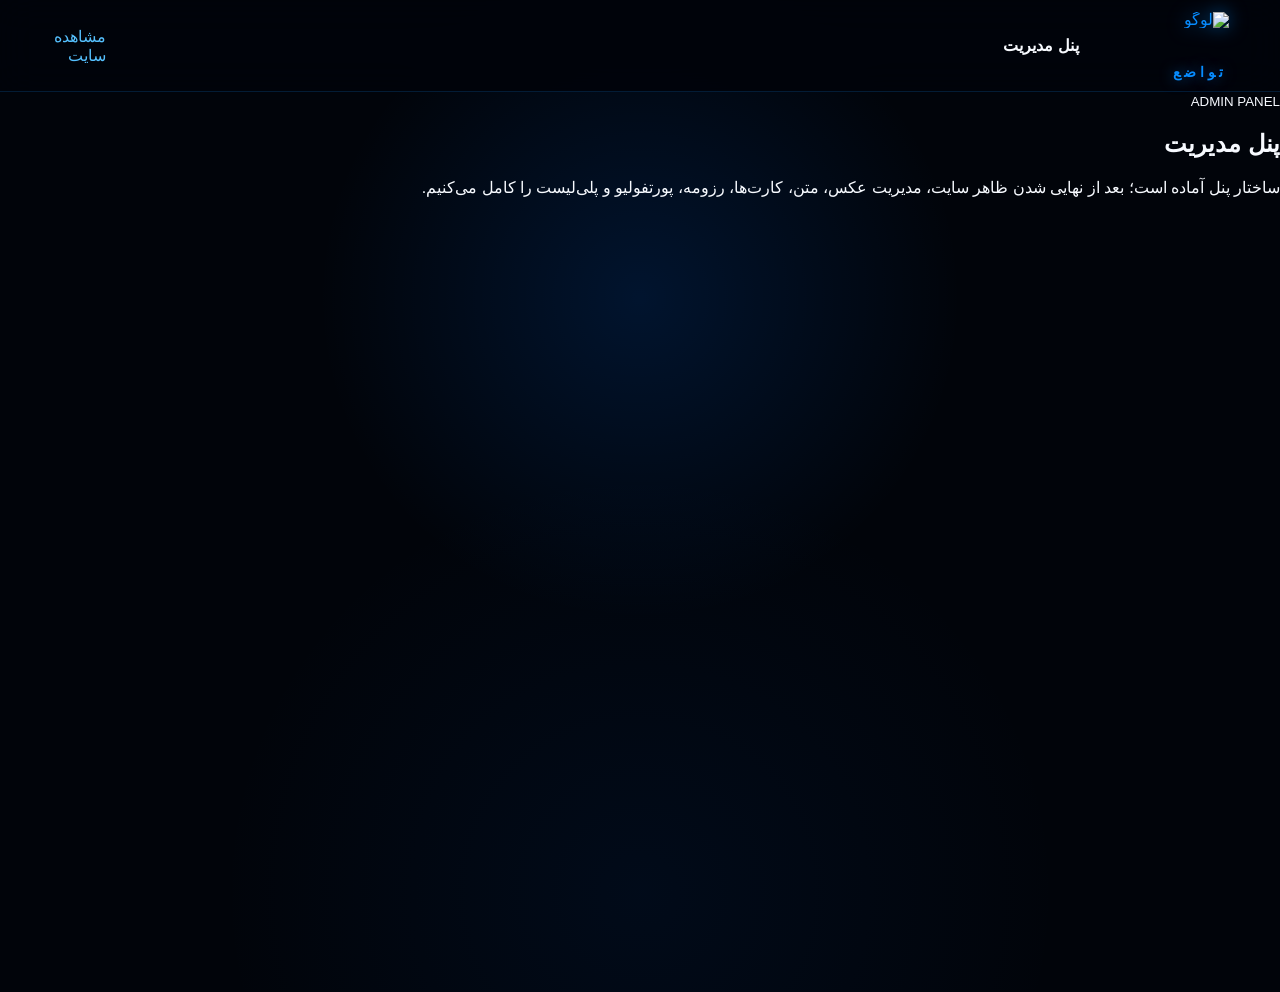
==== admin.html @ 7437abb1 "Add files via upload" ====
<!doctype html><html lang="fa" dir="rtl"><head><meta charset="utf-8"><meta name="viewport" content="width=device-width,initial-scale=1"><title>پنل مدیریت | تواضع</title><link rel="stylesheet" href="style.css"></head><body><header class="topbar"><a class="brand" href="index.html"><span class="brand-mark"><img src="assets/logo.png" alt="لوگو"></span><span class="brand-name">تواضع</span></a><strong>پنل مدیریت</strong><a href="index.html" style="color:#55c1ff;text-decoration:none">مشاهده سایت</a></header><main class="section" style="min-height:100vh"><div><small>ADMIN PANEL</small><h2>پنل مدیریت</h2><p>ساختار پنل آماده است؛ بعد از نهایی شدن ظاهر سایت، مدیریت عکس، متن، کارت‌ها، رزومه، پورتفولیو و پلی‌لیست را کامل می‌کنیم.</p></div></main></body></html>
---- style.css ----
:root{--bg:#01040a;--panel:#06111d;--blue:#078cff;--blue2:#65c7ff;--text:#f7faff;--muted:#aebdce;--line:rgba(22,151,255,.42)}
*{box-sizing:border-box;scroll-behavior:smooth}html,body{margin:0;background:var(--bg);color:var(--text);font-family:Vazirmatn,Arial,sans-serif;overflow-x:hidden}a{color:inherit}
body{background:radial-gradient(circle at 50% 30%,rgba(0,112,255,.15),transparent 34%),radial-gradient(circle at 50% 90%,rgba(0,77,180,.09),transparent 38%),var(--bg)}
.topbar{height:92px;display:grid;grid-template-columns:150px 1fr 55px;align-items:center;padding:8px 4vw;position:sticky;top:0;z-index:30;background:rgba(1,4,10,.9);border-bottom:1px solid rgba(18,143,255,.18);backdrop-filter:blur(18px)}
.brand{justify-self:start;display:flex;flex-direction:column;align-items:center;text-decoration:none;color:var(--blue);line-height:1}.brand-mark{width:58px;height:51px;object-fit:contain;filter:drop-shadow(0 0 9px rgba(0,140,255,.5))}.brand-name{font-size:14px;letter-spacing:4px;margin-top:2px;font-weight:800;text-shadow:0 0 14px rgba(0,140,255,.55)}
.desktop-nav{display:flex;justify-content:center;gap:38px}.desktop-nav a{position:relative;text-decoration:none;color:#e1e9f2;font-size:15px;padding:18px 0}.desktop-nav a:after{content:"";position:absolute;right:0;left:0;bottom:3px;height:2px;background:var(--blue);box-shadow:0 0 12px var(--blue);transform:scaleX(0);transition:.2s}.desktop-nav a:hover,.desktop-nav a.active{color:var(--blue2)}.desktop-nav a:hover:after,.desktop-nav a.active:after{transform:scaleX(1)}
.menu{justify-self:end;border:0;background:transparent;width:42px;height:42px;padding:5px;display:flex;flex-direction:column;justify-content:center;gap:6px;cursor:pointer}.menu i{height:3px;width:30px;background:var(--blue);border-radius:4px;box-shadow:0 0 10px rgba(0,140,255,.55)}
.mobile-nav{display:none}
.hero{min-height:calc(100vh - 92px);padding:35px 4vw 65px;display:flex;flex-direction:column;align-items:center;justify-content:center;text-align:center;position:relative;isolation:isolate}.ambient{position:absolute;border-radius:50%;filter:blur(100px);z-index:-1;pointer-events:none}.ambient-one{width:500px;height:500px;background:rgba(0,100,255,.16);top:8%;left:50%;transform:translateX(-50%)}.ambient-two{width:300px;height:300px;background:rgba(0,191,255,.08);bottom:5%;right:10%}
.hero-logo-wrap{width:min(470px,78vw);aspect-ratio:1;position:relative;display:grid;place-items:center}.hero-ring{position:absolute;width:84%;height:84%;border-radius:50%;border:1px solid rgba(0,146,255,.28);box-shadow:0 0 65px rgba(0,126,255,.2),inset 0 0 40px rgba(0,126,255,.1)}.hero-logo{width:96%;height:96%;object-fit:contain;filter:drop-shadow(0 0 24px rgba(0,128,255,.58))}
.name-wrap{margin-top:-12px}.name-wrap h1{font-size:clamp(42px,6vw,76px);margin:0;font-weight:900;letter-spacing:-2px;background:linear-gradient(90deg,#f4fbff 0%,#bce8ff 28%,#35aeff 52%,#7ed3ff 72%,#f4fbff 100%);-webkit-background-clip:text;background-clip:text;color:transparent;text-shadow:0 0 30px rgba(0,128,255,.13)}.name-line{display:flex;justify-content:center;align-items:center;gap:12px;margin:13px 0}.name-line:before,.name-line:after{content:"";width:100px;height:1px;background:linear-gradient(90deg,transparent,var(--blue))}.name-line:after{background:linear-gradient(90deg,var(--blue),transparent)}.name-line b{width:8px;height:8px;background:var(--blue);transform:rotate(45deg);box-shadow:0 0 16px var(--blue)}.name-wrap p{margin:0;color:#cbd5df;font-size:18px}.name-wrap em{font-style:normal;color:var(--blue);padding:0 7px}
.cards{width:min(1120px,100%);display:grid;grid-template-columns:repeat(4,1fr);gap:18px;margin-top:38px}.card{min-height:210px;border:1px solid var(--line);border-radius:18px;background:linear-gradient(155deg,rgba(6,25,43,.78),rgba(2,8,15,.92));box-shadow:inset 0 0 28px rgba(0,110,255,.04);display:flex;flex-direction:column;align-items:center;justify-content:center;text-decoration:none;position:relative;overflow:hidden;transition:.25s}.card:before{content:"";position:absolute;inset:-1px;background:radial-gradient(circle at 50% 15%,rgba(0,150,255,.14),transparent 40%)}.card:hover{transform:translateY(-6px);border-color:#21a8ff;box-shadow:0 15px 38px rgba(0,113,255,.17),inset 0 0 30px rgba(0,113,255,.08)}.card>*{position:relative}.icon{font-size:54px;color:var(--blue);text-shadow:0 0 18px rgba(0,140,255,.7);line-height:1}.card h2{font-size:20px;margin:18px 0 4px}.card small{font-size:12px;color:var(--blue2)}.arrow{margin-top:13px;width:32px;height:32px;border:1px solid rgba(0,145,255,.7);border-radius:50%;display:grid;place-items:center;color:var(--blue);font-size:16px}
footer{text-align:center;padding:28px;color:#607286;letter-spacing:3px;font-size:10px}footer span{color:var(--blue)}
@media(max-width:800px){.topbar{height:76px;grid-template-columns:120px 1fr 48px;padding:7px 18px}.desktop-nav{display:none}.brand{justify-self:end}.brand-mark{width:48px;height:42px}.brand-name{font-size:12px;letter-spacing:3px}.mobile-nav{position:fixed;top:76px;right:12px;left:12px;z-index:29;display:flex;flex-direction:column;gap:2px;padding:10px;border:1px solid rgba(0,145,255,.28);border-radius:16px;background:rgba(3,11,19,.97);backdrop-filter:blur(16px);transform:translateY(-18px);opacity:0;pointer-events:none;transition:.22s}.mobile-nav.open{transform:translateY(0);opacity:1;pointer-events:auto}.mobile-nav a{text-decoration:none;padding:13px 14px;border-radius:10px;color:#e2eaf3}.mobile-nav a:hover{background:rgba(0,140,255,.1);color:var(--blue2)}.hero{padding:32px 16px 55px;min-height:calc(100vh - 76px)}.hero-logo-wrap{width:min(370px,88vw)}.name-wrap{margin-top:-8px}.name-wrap h1{font-size:clamp(36px,9vw,52px);line-height:1.35;letter-spacing:-1px}.name-line:before,.name-line:after{width:58px}.cards{grid-template-columns:1fr 1fr;gap:11px;margin-top:28px}.card{min-height:160px;border-radius:15px}.icon{font-size:41px}.card h2{font-size:16px;margin:12px 0 3px}.card small{font-size:11px}.arrow{width:28px;height:28px;margin-top:10px}.name-wrap p{font-size:15px}}
@media(max-width:420px){.hero-logo-wrap{width:86vw}.cards{gap:8px}.card{min-height:150px}.card h2{font-size:15px}.name-wrap p{font-size:14px}}
/* inner pages */
.inner-page{min-height:calc(100vh - 140px);padding:90px 7vw;position:relative}.page-glow{position:absolute;width:500px;height:500px;border-radius:50%;background:rgba(0,120,255,.12);filter:blur(100px);top:5%;left:50%;transform:translateX(-50%);pointer-events:none}.page-head{position:relative;text-align:center;max-width:900px;margin:0 auto}.page-head small{color:var(--blue);letter-spacing:4px}.page-head h1{font-size:clamp(42px,7vw,76px);margin:12px 0;font-weight:900;background:linear-gradient(90deg,#f4fbff,#70c8ff,#078cff,#7bd1ff,#f4fbff);-webkit-background-clip:text;background-clip:text;color:transparent}.page-head p{color:var(--muted);font-size:17px}.content-placeholder{position:relative;max-width:1000px;min-height:330px;margin:55px auto 0;border:1px solid var(--line);border-radius:24px;background:linear-gradient(145deg,rgba(6,25,43,.72),rgba(2,8,15,.9));display:flex;flex-direction:column;align-items:center;justify-content:center;text-align:center;box-shadow:inset 0 0 45px rgba(0,110,255,.05)}.content-placeholder span{font-size:72px;color:var(--blue);text-shadow:0 0 24px rgba(0,140,255,.7)}.content-placeholder h2{font-size:28px;margin:12px 0 5px}.content-placeholder p{color:var(--muted)}
@media(max-width:800px){.inner-page{padding:70px 20px}.content-placeholder{min-height:280px;margin-top:38px}.page-head p{font-size:14px}}
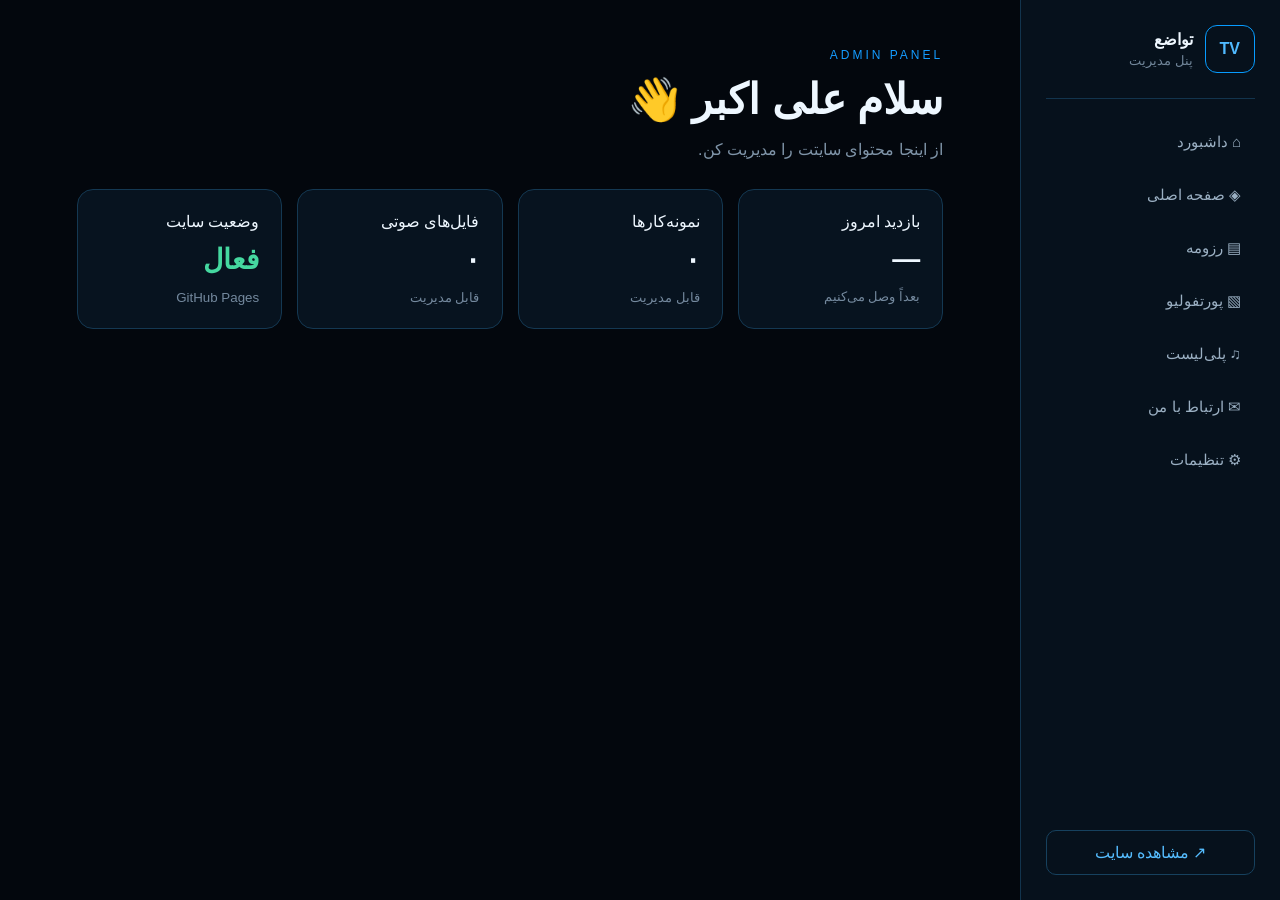
==== commit 51fb9815: "Add files via upload" ====
--- a/admin.html
+++ b/admin.html
@@ -1 +1 @@
-<!doctype html><html lang="fa" dir="rtl"><head><meta charset="utf-8"><meta name="viewport" content="width=device-width,initial-scale=1"><title>پنل مدیریت | تواضع</title><link rel="stylesheet" href="style.css"></head><body><header class="topbar"><a class="brand" href="index.html"><span class="brand-mark"><img src="assets/logo.png" alt="لوگو"></span><span class="brand-name">تواضع</span></a><strong>پنل مدیریت</strong><a href="index.html" style="color:#55c1ff;text-decoration:none">مشاهده سایت</a></header><main class="section" style="min-height:100vh"><div><small>ADMIN PANEL</small><h2>پنل مدیریت</h2><p>ساختار پنل آماده است؛ بعد از نهایی شدن ظاهر سایت، مدیریت عکس، متن، کارت‌ها، رزومه، پورتفولیو و پلی‌لیست را کامل می‌کنیم.</p></div></main></body></html>
+<!doctype html><html lang="fa" dir="rtl"><head><meta charset="utf-8"><meta name="viewport" content="width=device-width,initial-scale=1"><title>پنل مدیریت | تواضع</title><link rel="stylesheet" href="admin.css"></head><body><div class="app"><aside><div class="brand"><b>TV</b><span>تواضع<small>پنل مدیریت</small></span></div><nav><button data-p="dashboard">⌂ داشبورد</button><button data-p="home">◈ صفحه اصلی</button><button data-p="resume">▤ رزومه</button><button data-p="portfolio">▧ پورتفولیو</button><button data-p="playlist">♫ پلی‌لیست</button><button data-p="contact">✉ ارتباط با من</button><button data-p="settings">⚙ تنظیمات</button></nav><a href="index.html">↗ مشاهده سایت</a></aside><main><header>پنل مدیریت <button id="menu">☰</button></header><section id="dashboard" class="page on"><span>ADMIN PANEL</span><h1>سلام علی اکبر 👋</h1><p>از اینجا محتوای سایتت را مدیریت کن.</p><div class="cards"><article>بازدید امروز<strong>—</strong><small>بعداً وصل می‌کنیم</small></article><article>نمونه‌کارها<strong>۰</strong><small>قابل مدیریت</small></article><article>فایل‌های صوتی<strong>۰</strong><small>قابل مدیریت</small></article><article>وضعیت سایت<strong class="green">فعال</strong><small>GitHub Pages</small></article></div></section><section id="home" class="page"><span>HOME</span><h1>صفحه اصلی</h1><div class="panel"><label>نام<input id="name" value="علی اکبر تواضع"></label><label>زیرعنوان<input id="sub" value="طراحی • تدوین • گرافیک"></label><label>آدرس لوگو<input id="logo" value="assets/logo.png"></label><button id="saveHome">ذخیره تغییرات</button><i id="homeMsg"></i></div></section><section id="resume" class="page"><span>RESUME</span><h1>رزومه</h1><div class="panel"><label>متن رزومه<textarea id="resumeText" rows="9"></textarea></label><button id="saveResume">ذخیره رزومه</button></div></section><section id="portfolio" class="page"><span>PORTFOLIO</span><h1>پورتفولیو</h1><div class="empty">اینجا محل افزودن و مدیریت نمونه‌کارهاست.<br><button>+ افزودن نمونه‌کار</button></div></section><section id="playlist" class="page"><span>PLAYLIST</span><h1>پلی‌لیست</h1><div class="empty">اینجا محل مدیریت فایل‌های صوتی است.<br><button>+ افزودن صوت</button></div></section><section id="contact" class="page"><span>CONTACT</span><h1>ارتباط با من</h1><div class="panel"><label>اینستاگرام<input id="ig"></label><label>تلگرام<input id="tg"></label><label>ایمیل<input id="email"></label><button id="saveContact">ذخیره اطلاعات</button></div></section><section id="settings" class="page"><span>SETTINGS</span><h1>تنظیمات</h1><div class="panel">اتصال به دیتابیس و ورود امن را در مرحله بعد اضافه می‌کنیم.</div></section></main></div><script src="admin.js"></script></body></html>
--- a/admin.css
+++ b/admin.css
@@ -0,0 +1 @@
+*{box-sizing:border-box}body{margin:0;background:#03070d;color:#eef7ff;font-family:Arial,sans-serif}.app{min-height:100vh}aside{position:fixed;right:0;top:0;bottom:0;width:260px;background:#06111c;border-left:1px solid #12344d;padding:25px;display:flex;flex-direction:column}.brand{display:flex;gap:12px;align-items:center;padding-bottom:25px;border-bottom:1px solid #12344d}.brand b{border:1px solid #079cff;border-radius:12px;padding:14px;color:#50baff}.brand span{font-weight:bold}.brand small{display:block;color:#71869a;margin-top:4px;font-weight:normal}nav{display:grid;gap:7px;margin-top:20px}nav button{background:transparent;border:0;color:#9bb0c3;text-align:right;padding:14px;border-radius:10px;font-size:15px}nav button:hover,nav button.active{background:#09233a;color:#55bdff}aside a{margin-top:auto;color:#55bdff;text-decoration:none;border:1px solid #16415e;padding:12px;border-radius:10px;text-align:center}main{margin-right:260px;padding:45px 6vw;max-width:1300px}header{display:none}.page{display:none}.page.on{display:block}.page>span{color:#149cff;font-size:12px;letter-spacing:3px}.page h1{font-size:42px;margin:12px 0}.page p{color:#7f94a8}.cards{display:grid;grid-template-columns:repeat(4,1fr);gap:15px;margin-top:30px}.cards article,.panel,.empty{border:1px solid #143852;background:#07131f;border-radius:16px;padding:22px}.cards strong{display:block;font-size:28px;margin:12px 0}.cards small{color:#74899e}.green{color:#45d8a0}.panel{max-width:800px;display:grid;gap:16px}.panel label{color:#a7bbcd}.panel input,.panel textarea{display:block;width:100%;margin-top:7px;background:#02070d;color:#fff;border:1px solid #19415d;border-radius:9px;padding:12px;font-size:15px}.panel button,.empty button{background:#087ec5;border:1px solid #16a5ff;color:#fff;padding:12px 18px;border-radius:9px;width:max-content}.panel i{color:#45d8a0;font-style:normal}.empty{line-height:2;color:#8195a8;text-align:center;max-width:800px}#menu{float:left}@media(max-width:800px){aside{display:none}main{margin:0;padding:25px 18px}header{display:block;margin-bottom:30px}.cards{grid-template-columns:1fr 1fr}.page h1{font-size:32px}}
